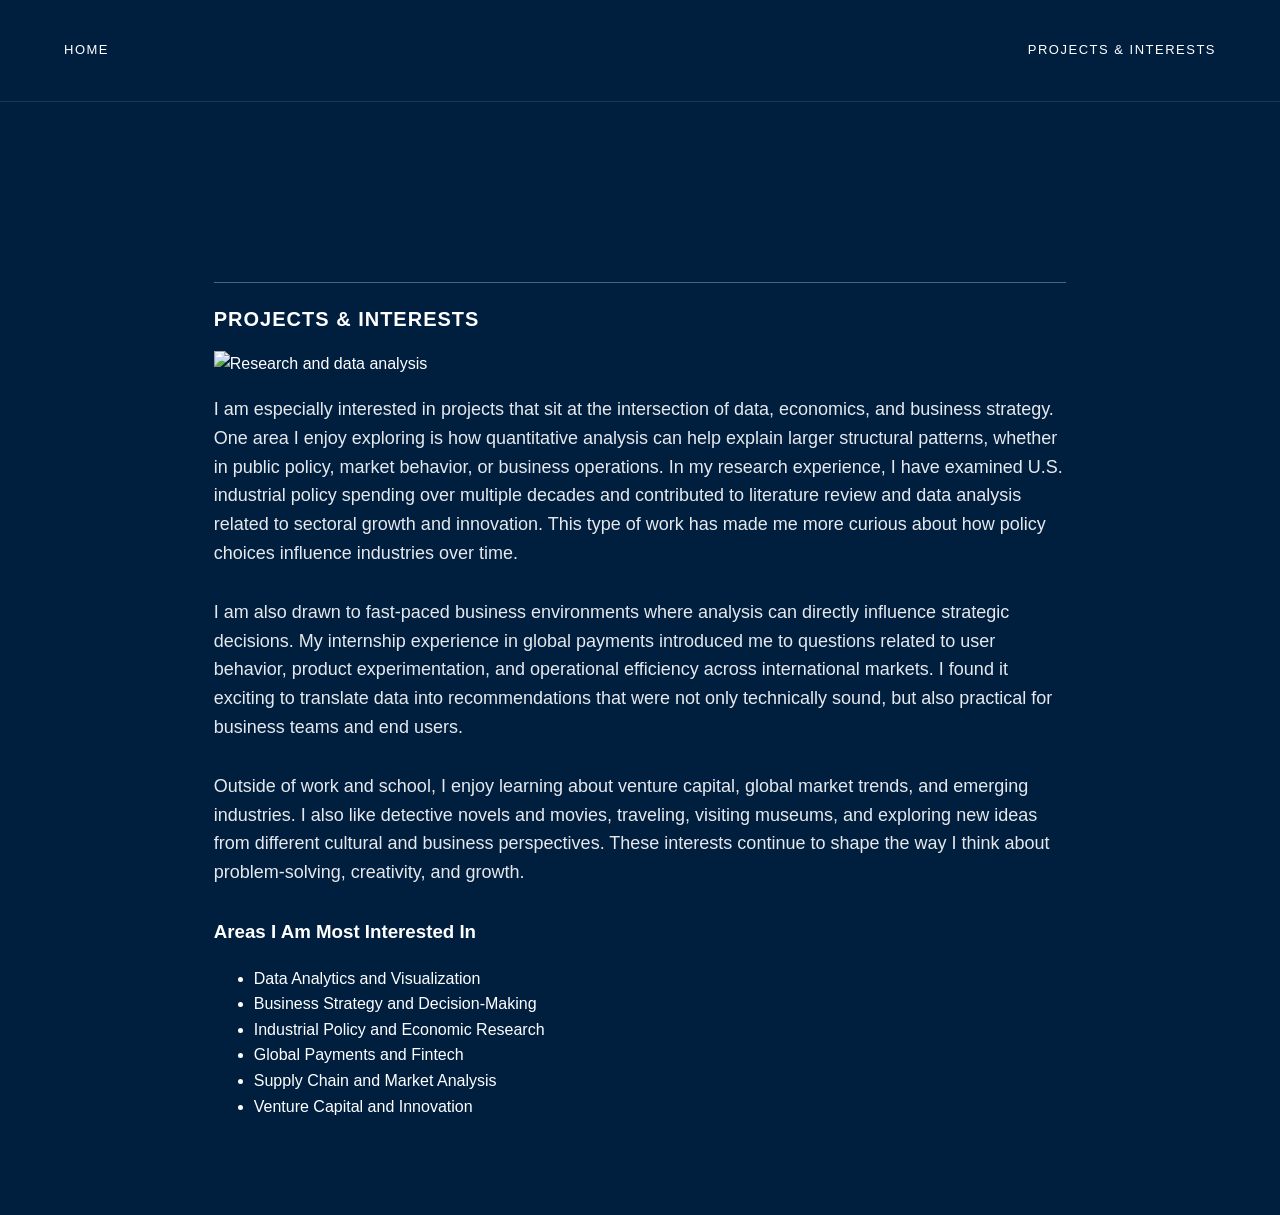
==== about.html @ a3943dfa "Initial commit" ====
<!DOCTYPE html>
<html lang="en">
<head>
    <meta charset="UTF-8">
    <meta name="viewport" content="width=device-width, initial-scale=1.0">
    <title>Projects & Interests</title>
    <link rel="stylesheet" href="style.css">
</head>
<body>
    <nav>
        <a href="index.html">Home</a>
        <a href="about.html">Projects & Interests</a>
    </nav>

    <div class="container">
        <h2>Projects & Interests</h2>

        <img src="research.jpg" alt="Research and data analysis" width="300">

        <p>
            I am especially interested in projects that sit at the intersection of data, economics,
            and business strategy. One area I enjoy exploring is how quantitative analysis can help
            explain larger structural patterns, whether in public policy, market behavior, or business
            operations. In my research experience, I have examined U.S. industrial policy spending over
            multiple decades and contributed to literature review and data analysis related to sectoral
            growth and innovation. This type of work has made me more curious about how policy choices
            influence industries over time.
        </p>

        <p>
            I am also drawn to fast-paced business environments where analysis can directly influence
            strategic decisions. My internship experience in global payments introduced me to questions
            related to user behavior, product experimentation, and operational efficiency across
            international markets. I found it exciting to translate data into recommendations that were
            not only technically sound, but also practical for business teams and end users.
        </p>

        <p>
            Outside of work and school, I enjoy learning about venture capital, global market trends,
            and emerging industries. I also like detective novels and movies, traveling, visiting
            museums, and exploring new ideas from different cultural and business perspectives. These
            interests continue to shape the way I think about problem-solving, creativity, and growth.
        </p>

        <h3>Areas I Am Most Interested In</h3>
        <ul>
            <li>Data Analytics and Visualization</li>
            <li>Business Strategy and Decision-Making</li>
            <li>Industrial Policy and Economic Research</li>
            <li>Global Payments and Fintech</li>
            <li>Supply Chain and Market Analysis</li>
            <li>Venture Capital and Innovation</li>
        </ul>
    </div>
</body>
</html>
---- style.css ----
body {
    font-family: "Helvetica Neue", Arial, sans-serif;
    background-color: #001f3f;
    color: #ffffff;
    margin: 0;
    padding: 0;
    line-height: 1.6;
}

nav {
    padding: 40px 5%;
    display: flex;
    justify-content: space-between;
    align-items: center;
    border-bottom: 1px solid rgba(255, 255, 255, 0.1);
}

nav a {
    text-decoration: none;
    color: #ffffff;
    text-transform: uppercase;
    font-size: 13px;
    letter-spacing: 1.5px;
}

.nav-links a {
    margin-left: 30px;
    opacity: 0.8;
    transition: opacity 0.3s;
}

.nav-links a:hover {
    opacity: 1;
}

.container {
    width: 66.6%;
    margin: 0 auto;
    padding: 80px 0;
}

h1 {
    font-size: clamp(40px, 5vw, 72px);
    font-weight: 400;
    margin-bottom: 60px;
    line-height: 1.1;
    letter-spacing: -2px;
}

.hero-image {
    width: 100%;
    height: auto;
    filter: grayscale(100%);
    transition: filter 0.8s ease;
    margin-bottom: 60px;
}

.hero-image:hover {
    filter: grayscale(0%);
}

.text-content {
    max-width: 800px;
}

p {
    font-size: 18px;
    margin-bottom: 30px;
    opacity: 0.9;
}

h2 {
    font-size: 20px;
    margin-top: 100px;
    border-top: 1px solid rgba(255, 255, 255, 0.3);
    padding-top: 20px;
    text-transform: uppercase;
    letter-spacing: 1px;
}

.contact-section a {
    color: #ffffff;
    text-decoration: underline;
    text-underline-offset: 4px;
}
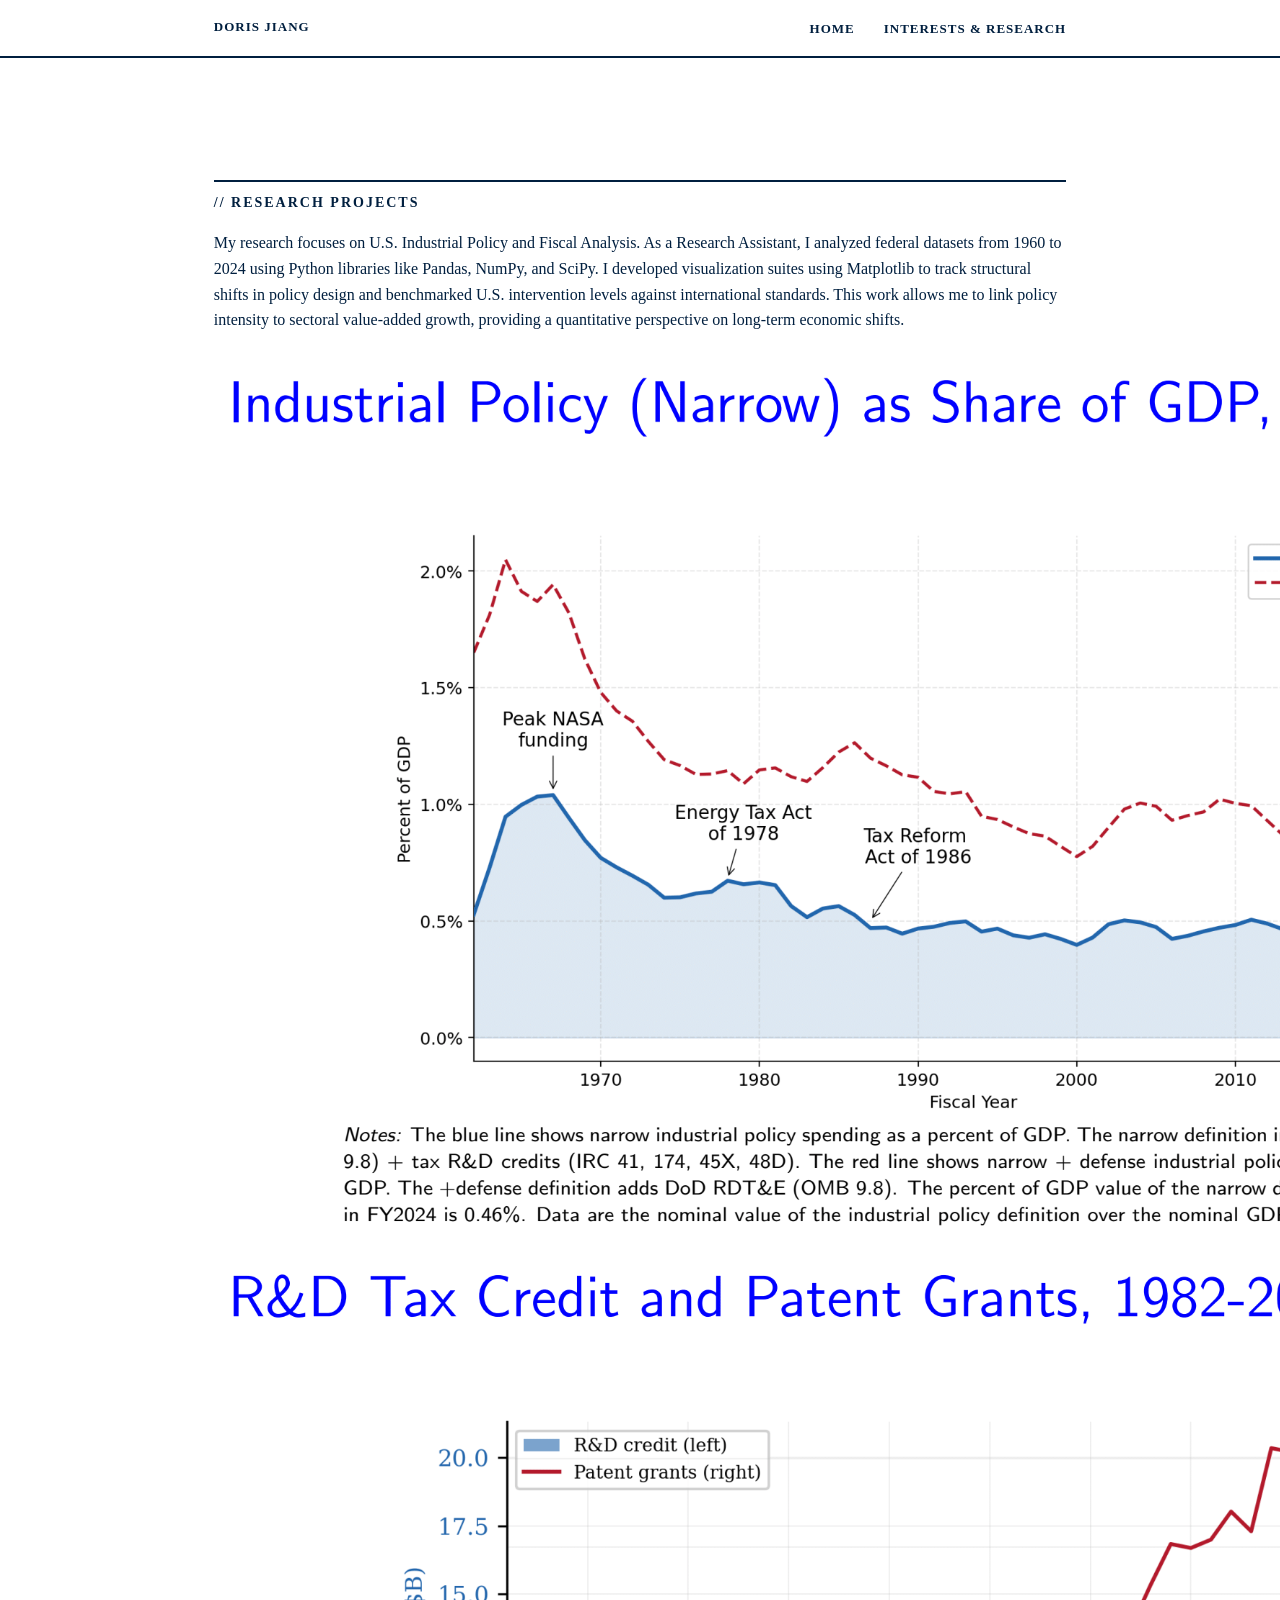
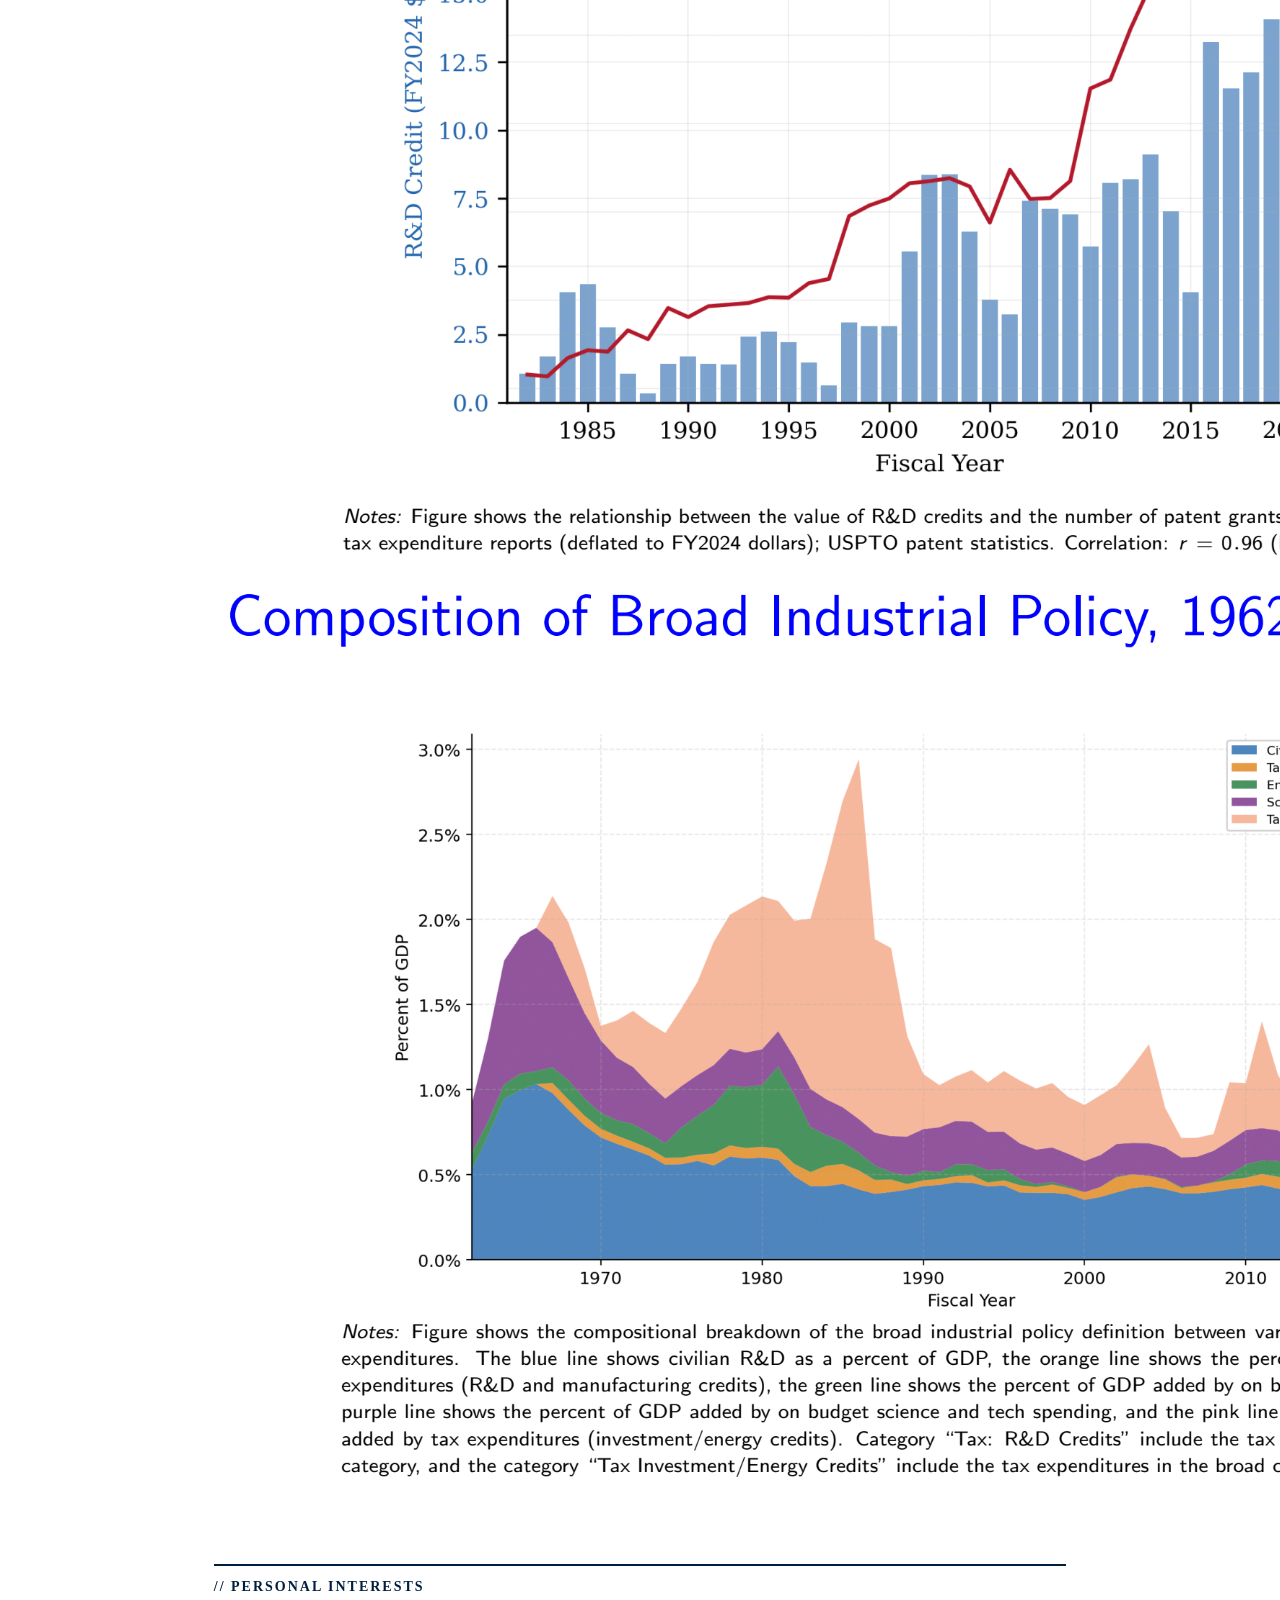
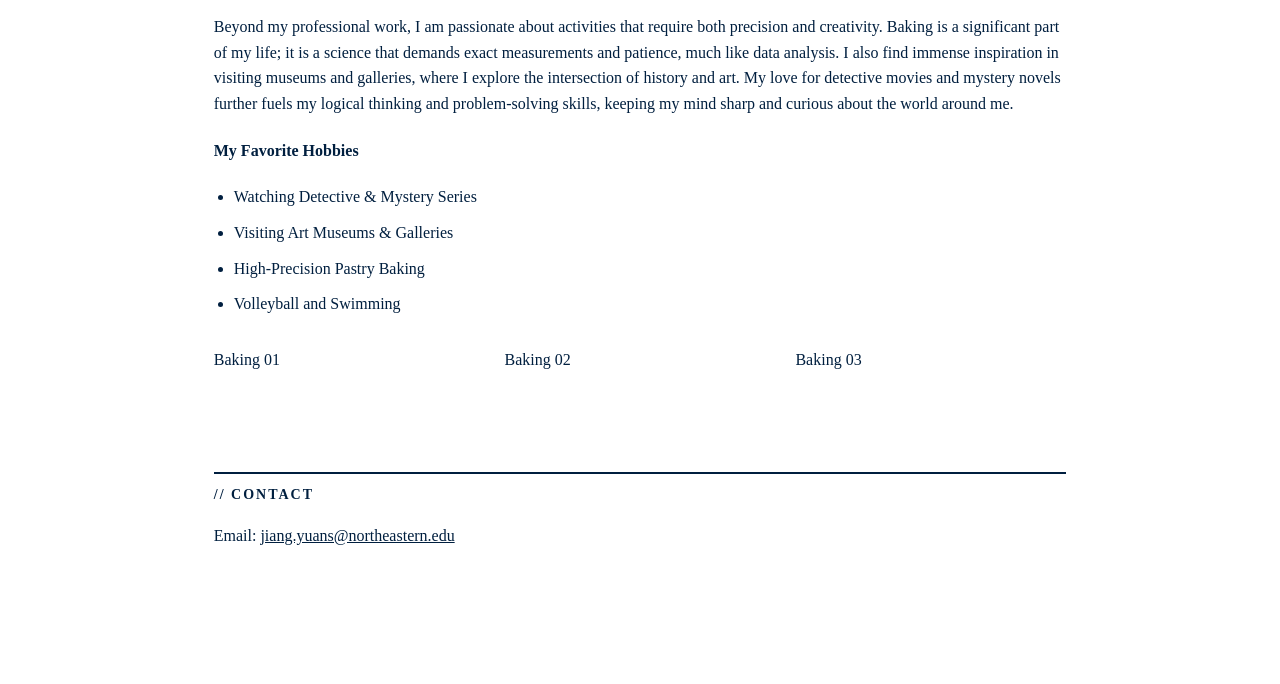
==== commit 52404a61: "version2" ====
--- a/about.html
+++ b/about.html
@@ -3,54 +3,58 @@
 <head>
     <meta charset="UTF-8">
     <meta name="viewport" content="width=device-width, initial-scale=1.0">
-    <title>Projects & Interests</title>
+    <title>Interests & Research | Doris Jiang</title>
     <link rel="stylesheet" href="style.css">
 </head>
 <body>
     <nav>
-        <a href="index.html">Home</a>
-        <a href="about.html">Projects & Interests</a>
+        <div class="nav-content">
+            <a href="index.html" class="logo">Doris Jiang</a>
+            <div class="nav-links">
+                <a href="index.html">Home</a>
+                <a href="about.html">Interests & Research</a>
+            </div>
+        </div>
     </nav>
 
     <div class="container">
-        <h2>Projects & Interests</h2>
+        <section id="research">
+            <h2 class="section-label">// RESEARCH PROJECTS</h2>
+            <p>
+                My research focuses on U.S. Industrial Policy and Fiscal Analysis. As a Research Assistant, I analyzed federal datasets from 1960 to 2024 using Python libraries like Pandas, NumPy, and SciPy. I developed visualization suites using Matplotlib to track structural shifts in policy design and benchmarked U.S. intervention levels against international standards. This work allows me to link policy intensity to sectoral value-added growth, providing a quantitative perspective on long-term economic shifts.
+            </p>
+            <div class="grid-3">
+                <div class="placeholder-box"><img src="research1.jpg" class="placeholder-box">
+                <div class="placeholder-box"><img src="research2.jpg" class="placeholder-box">
+                <div class="placeholder-box"><img src="research3.jpg" class="placeholder-box">
+            </div>
+        </section>
 
-        <img src="research.jpg" alt="Research and data analysis" width="300">
+        <section id="interests">
+            <h2 class="section-label">// PERSONAL INTERESTS</h2>
+            <p>
+                Beyond my professional work, I am passionate about activities that require both precision and creativity. Baking is a significant part of my life; it is a science that demands exact measurements and patience, much like data analysis. I also find immense inspiration in visiting museums and galleries, where I explore the intersection of history and art. My love for detective movies and mystery novels further fuels my logical thinking and problem-solving skills, keeping my mind sharp and curious about the world around me.
+            </p>
+            
+            <h4 class="sub-heading">My Favorite Hobbies</h4>
+            <ul>
+                <li>Watching Detective & Mystery Series</li>
+                <li>Visiting Art Museums & Galleries</li>
+                <li>High-Precision Pastry Baking</li>
+                <li>Volleyball and Swimming</li>
+            </ul>
 
-        <p>
-            I am especially interested in projects that sit at the intersection of data, economics,
-            and business strategy. One area I enjoy exploring is how quantitative analysis can help
-            explain larger structural patterns, whether in public policy, market behavior, or business
-            operations. In my research experience, I have examined U.S. industrial policy spending over
-            multiple decades and contributed to literature review and data analysis related to sectoral
-            growth and innovation. This type of work has made me more curious about how policy choices
-            influence industries over time.
-        </p>
+            <div class="grid-3">
+                <div class="placeholder-box baking"><span>Baking 01</span></div>
+                <div class="placeholder-box baking"><span>Baking 02</span></div>
+                <div class="placeholder-box baking"><span>Baking 03</span></div>
+            </div>
+        </section>
 
-        <p>
-            I am also drawn to fast-paced business environments where analysis can directly influence
-            strategic decisions. My internship experience in global payments introduced me to questions
-            related to user behavior, product experimentation, and operational efficiency across
-            international markets. I found it exciting to translate data into recommendations that were
-            not only technically sound, but also practical for business teams and end users.
-        </p>
-
-        <p>
-            Outside of work and school, I enjoy learning about venture capital, global market trends,
-            and emerging industries. I also like detective novels and movies, traveling, visiting
-            museums, and exploring new ideas from different cultural and business perspectives. These
-            interests continue to shape the way I think about problem-solving, creativity, and growth.
-        </p>
-
-        <h3>Areas I Am Most Interested In</h3>
-        <ul>
-            <li>Data Analytics and Visualization</li>
-            <li>Business Strategy and Decision-Making</li>
-            <li>Industrial Policy and Economic Research</li>
-            <li>Global Payments and Fintech</li>
-            <li>Supply Chain and Market Analysis</li>
-            <li>Venture Capital and Innovation</li>
-        </ul>
+        <footer class="contact-section">
+            <h2 class="section-label">// CONTACT</h2>
+            <p>Email: <a href="mailto:jiang.yuans@northeastern.edu">jiang.yuans@northeastern.edu</a></p>
+        </footer>
     </div>
 </body>
 </html>
--- a/style.css
+++ b/style.css
@@ -1,85 +1,120 @@
 body {
-    font-family: "Helvetica Neue", Arial, sans-serif;
-    background-color: #001f3f;
-    color: #ffffff;
+    background-color: #ffffff;
+    color: #001f3f;
+    font-family: "Times New Roman", Times, serif;
     margin: 0;
-    padding: 0;
     line-height: 1.6;
 }
 
 nav {
-    padding: 40px 5%;
+    position: fixed;
+    top: 0;
+    width: 100%;
+    background: white;
+    border-bottom: 2px solid #001f3f;
+    z-index: 1000;
+}
+
+.nav-content {
+    width: 66.6%;
+    margin: 0 auto;
+    padding: 15px 0;
     display: flex;
     justify-content: space-between;
     align-items: center;
-    border-bottom: 1px solid rgba(255, 255, 255, 0.1);
 }
 
 nav a {
     text-decoration: none;
-    color: #ffffff;
+    color: #001f3f;
+    font-weight: bold;
     text-transform: uppercase;
     font-size: 13px;
-    letter-spacing: 1.5px;
+    letter-spacing: 1px;
 }
 
 .nav-links a {
-    margin-left: 30px;
-    opacity: 0.8;
-    transition: opacity 0.3s;
-}
-
-.nav-links a:hover {
-    opacity: 1;
+    margin-left: 25px;
 }
 
 .container {
     width: 66.6%;
     margin: 0 auto;
-    padding: 80px 0;
+    padding: 120px 0;
 }
 
-h1 {
-    font-size: clamp(40px, 5vw, 72px);
-    font-weight: 400;
-    margin-bottom: 60px;
-    line-height: 1.1;
-    letter-spacing: -2px;
+h1.main-title {
+    font-size: clamp(40px, 6vw, 70px);
+    line-height: 1;
+    text-transform: uppercase;
+    margin-bottom: 40px;
+    letter-spacing: -1px;
 }
 
-.hero-image {
+.section-label {
+    border-top: 2px solid #001f3f;
     width: 100%;
-    height: auto;
-    filter: grayscale(100%);
-    transition: filter 0.8s ease;
-    margin-bottom: 60px;
+    padding-top: 10px;
+    margin-top: 60px;
+    font-size: 14px;
+    letter-spacing: 2px;
 }
 
-.hero-image:hover {
+.main-photo {
+    width: 100%;
+    max-height: 500px;
+    object-fit: cover;
+    filter: grayscale(100%);
+    transition: filter 0.5s;
+    border: 1px solid #001f3f;
+    margin-bottom: 30px;
+}
+
+.main-photo:hover {
     filter: grayscale(0%);
 }
 
-.text-content {
-    max-width: 800px;
+.grid-3 {
+    display: grid;
+    grid-template-columns: repeat(3, 1fr);
+    gap: 20px;
+    margin: 30px 0;
 }
 
-p {
-    font-size: 18px;
-    margin-bottom: 30px;
-    opacity: 0.9;
+.standard-img {
+    width: 100%;
+    aspect-ratio: 1 / 1;
+    object-fit: cover;
+    border: 1px solid #001f3f;
 }
 
-h2 {
-    font-size: 20px;
-    margin-top: 100px;
-    border-top: 1px solid rgba(255, 255, 255, 0.3);
-    padding-top: 20px;
-    text-transform: uppercase;
-    letter-spacing: 1px;
+.exp-item {
+    display: grid;
+    grid-template-columns: 1fr 300px;
+    gap: 40px;
+    margin: 60px 0;
+    padding-bottom: 40px;
+    border-bottom: 1px solid #eee;
+    align-items: center;
 }
 
-.contact-section a {
-    color: #ffffff;
-    text-decoration: underline;
-    text-underline-offset: 4px;
-}+.exp-info {
+    padding-right: 20px;
+}
+
+.exp-img-box {
+    width: 300px;
+    aspect-ratio: 4 / 3;
+    object-fit: cover;
+    border: 1px solid #001f3f;
+}
+
+.bytedance h3 { color: #00b5ad; font-size: 24px; }
+.gtm h3 { color: #d4af37; border-left: 5px solid #c41e3a; padding-left: 15px; font-size: 24px; }
+.research-market h3 { color: #72a0c1; font-size: 24px; }
+
+.contact-section { margin-top: 100px; }
+.contact-section a { color: #001f3f; }
+
+ul { padding-left: 20px; margin: 20px 0; }
+li { margin-bottom: 10px; }
